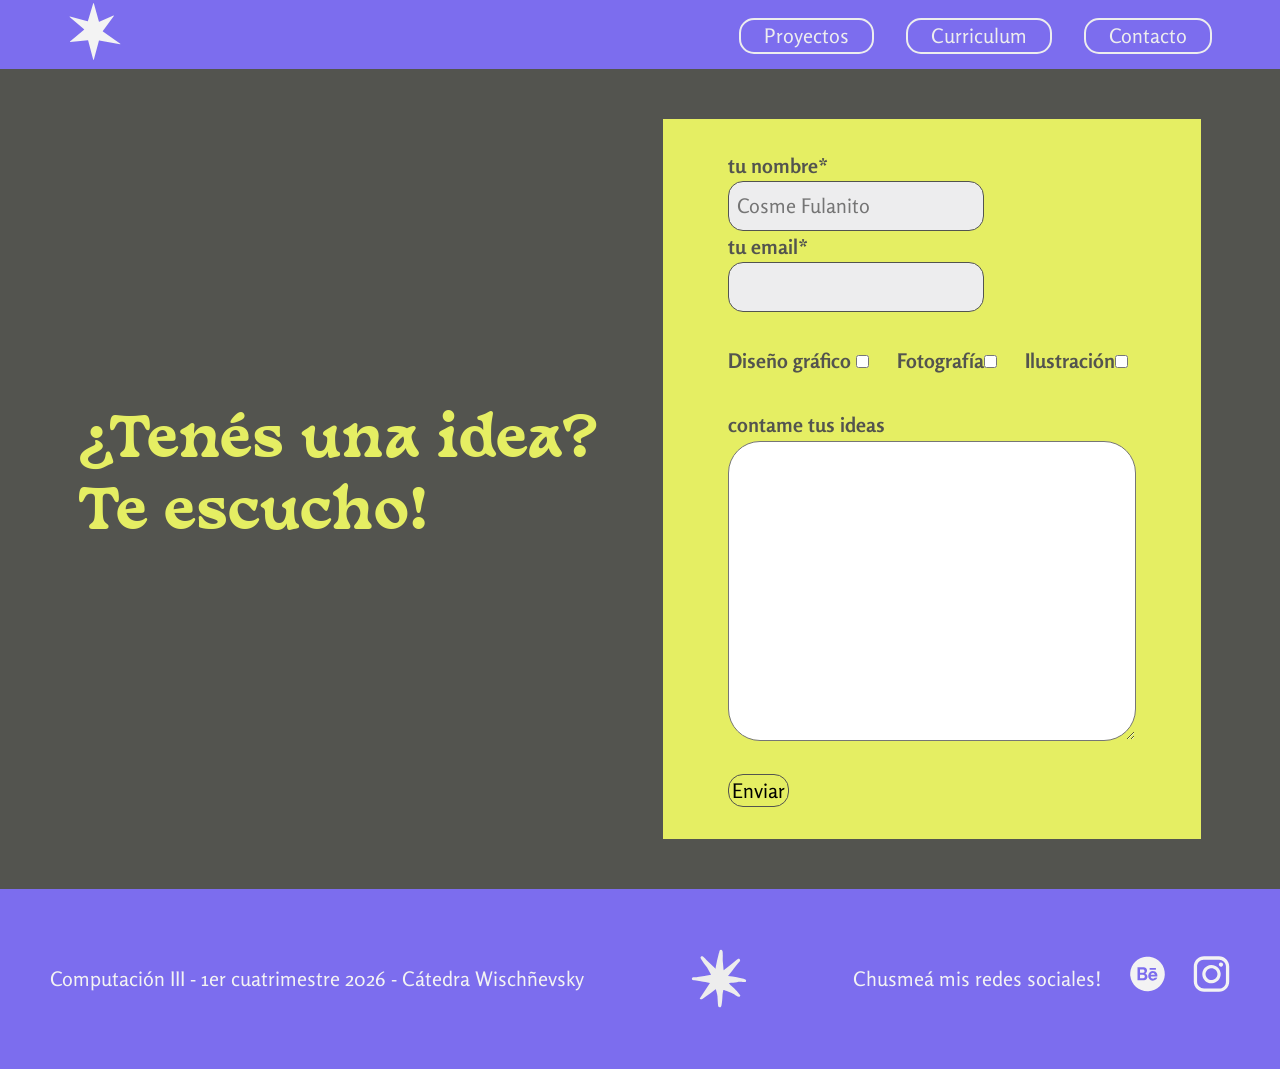
==== contacto.html @ 18d0e970 "curriculum y contacto" ====
<!DOCTYPE html>
<html>

<head>
    <meta charset="utf-8" />
    <title>Torrez Maira Cv</title>
    <link rel="stylesheet" href="estilosCV.css" type="text/css">
    <style>
        @import url('https://fonts.googleapis.com/css2?family=Rosario:ital,wght@0,300..700;1,300..700&display=swap');
    </style>
    <link rel="icon" type="image/x-icon" href="img/svg/favicon.svg">
</head>

<body>

    <header>
        <a href="top">
            <img src="img/svg/logo_header.svg" alt="mairatorrezlogo" width="54" height="57" />
        </a>
        <nav>
            <a class="botonera" href="portfolio.html" target="_blank">Proyectos</a>
            <a class="botonera" href="curriculum.html" target="_blank">Curriculum</a>
            <a class="botonera" href="#" target="_blank">Contacto</a>
        </nav>

    </header>

    <main class="main-contacto">
        <section class="idea">
            <h1 class="h1-verde">¿Tenés una idea? Te escucho! </h1>
        </section>
        <form method="post" action="" target="_blank" enctype="text/plain">
            <section>
                <div>
                    <label for="nombre">tu nombre*</label>
                    <input type="text" name="nombre" id="nombre" maxlength="30" placeholder="Cosme Fulanito" required>
                </div>
                <div>
                    <label for="email">tu email*</label>
                    <input type="email" name="email" id="email" required>
                </div>
            </section>
            <div class="check-list">
                <label>Diseño gráfico <input type="checkbox" name="servicio" value="Diseño Gráfico" id="diseño"></label>
                <label>Fotografía<input type="checkbox" name="servicio" value="Fotografía" id="fotografia"></label>
                <label>Ilustración<input type="checkbox" name="servicio" value="Ilustración" id="ilustración"></label>
            </div>

            <div>
                <label>contame tus ideas</label>
                <textarea name="mensaje" id="mensaje"></textarea>
            </div>

            <input type="submit" value="Enviar" class="button-enviar">

        </form>
    </main>
    <footer>
        <p>Computación III - 1er cuatrimestre 2026 - Cátedra Wischñevsky</p>
        <img src="img/svg/ochopuntas.svg" alt="icon-estrella-ocho-puntas" width="64" height="69" />
        <div class="redes">
            <p>Chusmeá mis redes sociales!</p>
            <ul class="redes">
                <li>
                    <a href="https://www.behance.net/mairav" target="_blank">
                        <img src="img/svg/redes_behance.svg" alt="behance-logo" width="37" height="36">
                    </a>
                </li>
                <li>
                    <a href="https://www.instagram.com/torrezconz_?igsh=MXIzZGVwbGYzOGRzbA==" target="_blank">
                        <img src="img/svg/redes_ig.svg" alt="instagram-logo" width="37" height="36">
                    </a>
                </li>
            </ul>
        </div>
    </footer>


</body>

</html>
---- estilosCV.css ----
/* CSS DOCUMENT*/
@charset "utf-8";

@font-face {
    font-family: "Basteleur";
    src: url(fuentes/Basteleur-Moonlight.ttf) format(truetype);
    font-weight: normal;
    font-style: normal;
}

@font-face {
    font-family: "Basteleur";
    src: url(fuentes/Basteleur-Bold.ttf) format(truetype);
    font-weight: normal;
    font-style: normal;
}

/* Aplicaciones de tipo, color y tamaños*/
body {
    background-color: #53544f;
}

header {
    background-color: #7c6dee;
    display: flex;
    justify-content: space-between;
    align-items: center;
    padding: 3px 68px 0px;
    position: sticky;
    top: 0;
}

nav {
    display: flex;
    align-items: center;
    gap: 32px;

}

/* contenedor del hero */
.contenedor {
    display: flex;
    width: 100vw;
    max-width: 1200px;
    flex-wrap: nowrap;
    flex-direction: column;
    flex-basis: content;
    gap: 20px;
}

footer {
    background-color: #7c6dee;
    display: flex;
    align-items: center;
    flex-wrap: wrap;
    justify-content: space-between;
    min-height: 20vh;
    padding: 0 50px;
}

.redes {
    display: flex;
    align-items: center;
    gap: 27px;
    flex-direction: row;
}

ul {
    display: flex;
    gap: 5px;
    flex-direction: column;
    padding: 10px 0px;
}

li {
    list-style: none;
    color: #EDEDEE;
}

/*¿la tipografia que se va a usar mayomente está bien que la ponga en la etiqueta universal o deberia ir en <p>?*/
* {
    font-family: "Rosario", sans-serif;
    font-size: 1.12rem;
    font-style: normal;
    font-weight: 400;
    line-height: 1.76rem;
    text-wrap-style: balance;
    margin: 0;
    box-sizing: border-box;
}

a {
    text-decoration: none;
}

.botonera {
    color: #EDEDEE;
    border: solid 2px;
    border-radius: 15px;
    padding: 0px 23px;
}

.botonera:hover {
    background-color: #E5EE63;
    color: var(--Violeta, #7C6DEE);
}

.botonera-negra {
    color: #53544F;
    border: solid 2px;
    border-radius: 15px;
    padding: 0px 23px;
}

.botonera-negra:hover {
    background: var(--Verde, #E5EE63);
    color: var(--Violeta, #7C6DEE);
}

h1 {
    font-family: 'Basteleur', serif;
    font-size: 3rem;
    font-style: normal;
    font-weight: 400;
    line-height: 4rem;
    color: #53544F;
}

.h1-verde {
    color: #E5EE63;
}

.h1-violeta {
    color: var(--Negro, #7C6DEE);
}

h2 {
    font-family: Basteleur;
    font-size: 1.78rem;
    font-style: normal;
    font-weight: 400;
    line-height: 2.7rem;
    color: var(--Verde, #E5EE63)
}

.h2-negro {
    color: #53544F;
}


h3 {
font-size: 1.7rem;
    font-style: normal;
    font-weight: 700;
    line-height: 2.375rem;
    color: #F3F3F3;
}

h4 {
    font-size: 1.5rem;
    font-style: normal;
    font-weight:600;
    line-height: 2.375rem;
    color: #E5EE63;
}

p {
    text-align: left;
    max-width: 1025px;
    color: #F3F3F3;
}

.p-negro {
    color: #53544F;
}

.italic {
    font-style: italic;
}

.bajada {
    font-size: 1.85rem;
    font-weight: 500;
    line-height: 2.8rem;
    color: var(--Negro, #53544F);
}

/*secciones, clases, articulos*/
.hero {
    background-image: url(img/72dpi/estrellas-02.jpg);
    background-position: center;
    height: 790px;
    width: 100%;
    display: flex;
    flex-direction: row;
    justify-content: center;
    align-items: center;
    gap: 10px;
}

.contenedor {
    display: flex;
    justify-content: flex-end;
    align-items: flex-start;
    flex-wrap: wrap;
    gap: 0;
}

.sobre-mi {
    display: flex;
    flex-direction: column;
    justify-content: center;
    align-items: center;
    gap: 50px;
    flex-wrap: wrap;
    padding: 35px;
}

.sobre-mi-contenedor {
    display: flex;
    align-items: center;
    max-width: 65%;
    flex-direction: row;
    gap: 50px;
    justify-content: center;
}

.columna-sobremi {
    display: flex;
    flex-direction: column;
    align-items: flex-start;
    width: 40%;
}

.conjunto-icons {
    display: flex;
    align-items: center;
    gap: 222px;
    align-self: stretch;
}

.icon {
    display: flex;
    flex-direction: column;
    align-items: center;
}

#peces:hover img {
    content: url(img/svg/pecesbeso.svg);
}

#gato:hover img {
    content: url(img/svg/gatoestrella.svg);
}

#zz:hover img {
    content: url(img/svg/zzestrella.svg);
}

#invitacion {
    background: url(img/72dpi/te_invito_a_ver_mi\ portfolio.jpg) lightgray 50% / cover no-repeat;
    height: 62vh;
    display: flex;
    flex-direction: column;
    align-items: flex-start;
    padding: 70px;
}

/*curriculum*/

summary {
    list-style: none;
    display: flex;
    flex-direction: row;
    align-items: center;
    gap: 37px;
    padding: 20px;
    border-bottom: solid 2px #7C6DEE;
}

#desplegable {
    margin: 0% 11%;
    padding: 0px 50px;

}

#cv-sobremi {
    background: var(--Gris, #EDEDEE);
    display: flex;
    flex-direction: column;
    justify-content: center;
    align-items: center;
    padding: 60px;
    gap: 70px;
}

#escribime {
    display: flex;
    justify-content: center;
    align-items: center;
    height: 85px;
}

#escribime:hover h2 {
    display: flex;
    justify-content: center;
    align-items: center;
    color: var(--Negro, #53544F);
    background-color: var(--Verde, #E5EE63);
    width: 1920px;
    height: 85px;
}

.info {
    padding: 45px 30px;
    display: flex;
    align-items: center;
    border-bottom: solid 1px #ffff;
    justify-content: space-between;
}

.habilidades-li {
    display: flex;
    justify-content: space-evenly;
    padding: 45px 30px;
    border-bottom: solid 1px #EDEDEE;
}

#apps {
    display: flex;
    justify-content: space-evenly;
    padding: 30px;
}

/*contacto*/

.main-contacto {
    display: flex;
    margin: 50px;
    justify-content: space-evenly;
    align-items: center;
}

.idea {
    width: 47%;
}

form {
    display: flex;
    flex-direction: column;
    width: 42vw;
    height: 80vh;
    background-color: #E5EE63;
    gap: 33px;
    padding: 65px;
    justify-content: center;
}


form section {
    display: flex;
    flex-direction: row;
    max-width: 475px;
    justify-content: space-between;
    align-items: center;
    flex-wrap: wrap;
}

form div {
    display: flex;
    flex-direction: column;
}

.check-list {
    display: flex;
    flex-direction: row;
    gap: 28px;
}

label {
    font-weight: 700;
    color: #53544F;
}

input {
    background-color: #EDEDEE;
    border-radius: 15px;
    padding: 8px;
    border: solid 1px #53544f;
}

textarea {
    border-radius: 32px;
    max-width: 676px;
    min-height: 300px;
    padding: 8px;
}

.button-enviar {
    background-color: #E5EE63;
    width: 15%;
    padding: 0;
}

.button-enviar:hover {
    color: #E5EE63;
    background-color: #7C6DEE;
}

/*el = me lo pone en rojo y no me lo toma
input[type="checkbox"]
*/
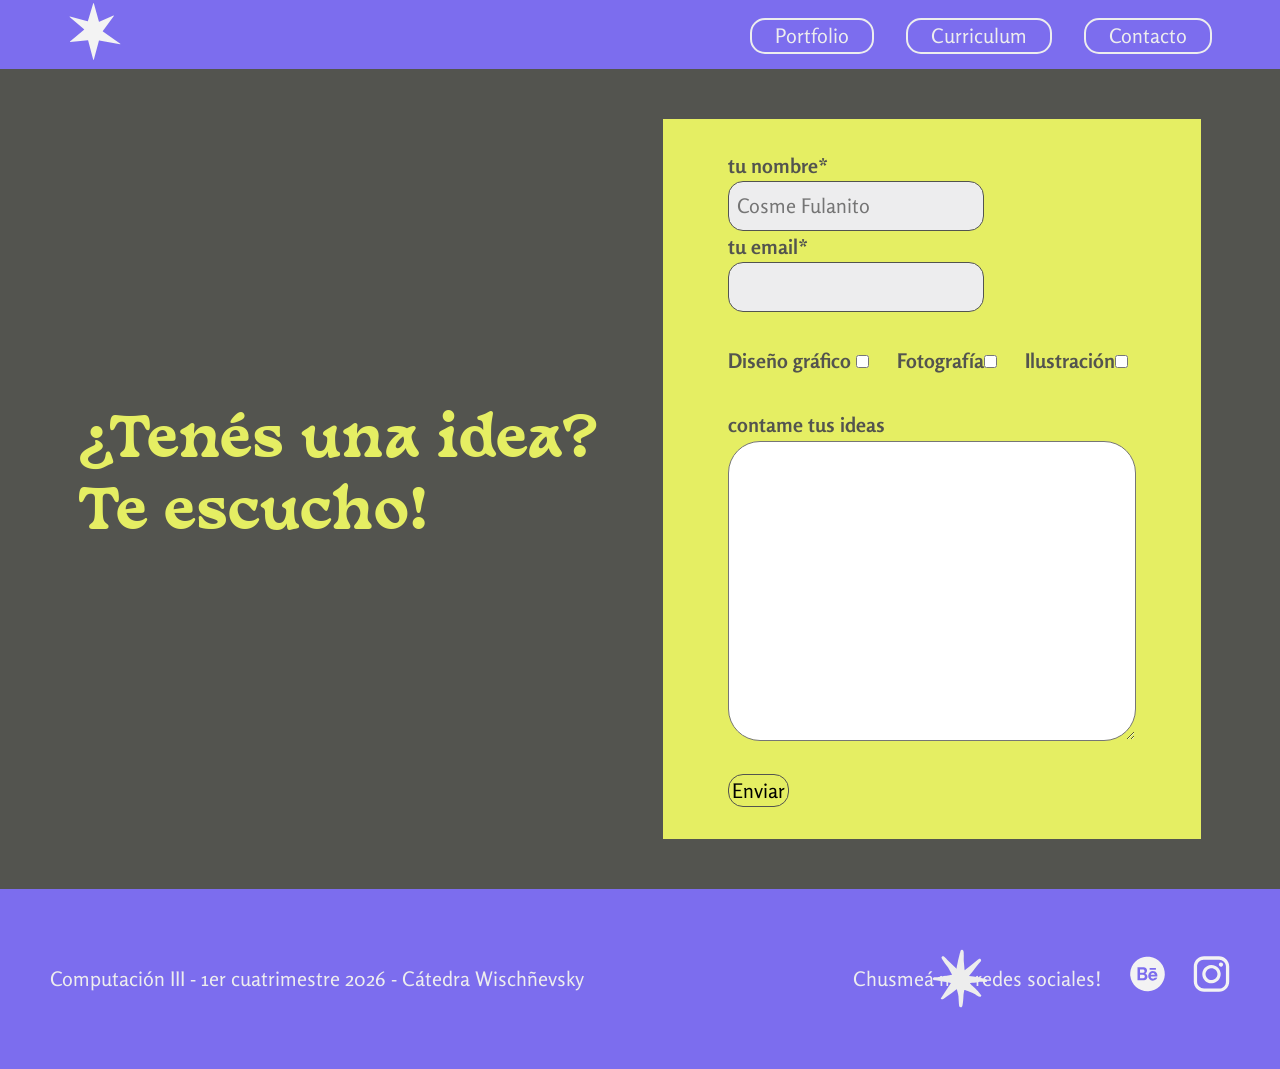
==== commit 491022ff: "cambio de thumbnails" ====
--- a/contacto.html
+++ b/contacto.html
@@ -14,13 +14,13 @@
 <body>
 
     <header>
-        <a href="top">
-            <img src="img/svg/logo_header.svg" alt="mairatorrezlogo" width="54" height="57" />
+        <a href="index.html">
+            <img class="estrella-header" src="img/svg/logo_header.svg" alt="mairatorrezlogo" width="54" height="57" />
         </a>
         <nav>
-            <a class="botonera" href="portfolio.html" target="_blank">Proyectos</a>
-            <a class="botonera" href="curriculum.html" target="_blank">Curriculum</a>
-            <a class="botonera" href="#" target="_blank">Contacto</a>
+            <a class="botonera" href="portfolio.html">Portfolio</a>
+            <a class="botonera" href="curriculum.html">Curriculum</a>
+            <a class="botonera" href="contacto.html">Contacto</a>
         </nav>
 
     </header>
@@ -57,7 +57,7 @@
     </main>
     <footer>
         <p>Computación III - 1er cuatrimestre 2026 - Cátedra Wischñevsky</p>
-        <img src="img/svg/ochopuntas.svg" alt="icon-estrella-ocho-puntas" width="64" height="69" />
+        <img class="estrella-footer" src="img/svg/ochopuntas.svg" alt="icon-estrella-ocho-puntas" width="64" height="69" />
         <div class="redes">
             <p>Chusmeá mis redes sociales!</p>
             <ul class="redes">
--- a/estilosCV.css
+++ b/estilosCV.css
@@ -15,13 +15,30 @@
     font-style: normal;
 }
 
+:root {
+    --estrella: #7C6DEE;
+    --fugaz: #E5EE63;
+    --polvo: #EDEDEE;
+    --espacio: #53544F;
+}
+
+@keyframes girar {
+    from {
+        transform: rotate(0deg);
+    }
+
+    to {
+        transform: rotate(360deg);
+    }
+}
+
 /* Aplicaciones de tipo, color y tamaños*/
 body {
-    background-color: #53544f;
+    background-color: var(--espacio);
 }
 
 header {
-    background-color: #7c6dee;
+    background-color: var(--estrella);
     display: flex;
     justify-content: space-between;
     align-items: center;
@@ -49,7 +66,7 @@
 }
 
 footer {
-    background-color: #7c6dee;
+    background-color: var(--estrella);
     display: flex;
     align-items: center;
     flex-wrap: wrap;
@@ -58,6 +75,11 @@
     padding: 0 50px;
 }
 
+.estrella-footer {
+    position: absolute;
+    left: 928px;
+}
+
 .redes {
     display: flex;
     align-items: center;
@@ -74,10 +96,10 @@
 
 li {
     list-style: none;
-    color: #EDEDEE;
-}
-
-/*¿la tipografia que se va a usar mayomente está bien que la ponga en la etiqueta universal o deberia ir en <p>?*/
+    color: var(--polvo);
+}
+
+
 * {
     font-family: "Rosario", sans-serif;
     font-size: 1.12rem;
@@ -93,29 +115,39 @@
     text-decoration: none;
 }
 
+.estrella-header {
+    animation: girar 12s linear infinite;
+    transition: .3s ease;
+}
+
+.estrella-header:hover {
+    content: url(img/svg/verde_logo_header.svg);
+}
+
 .botonera {
-    color: #EDEDEE;
+    color: var(--polvo);
     border: solid 2px;
     border-radius: 15px;
     padding: 0px 23px;
 }
 
 .botonera:hover {
-    background-color: #E5EE63;
-    color: var(--Violeta, #7C6DEE);
+    background-color: var(--fugaz);
+    color: var(--estrella);
 }
 
 .botonera-negra {
-    color: #53544F;
+    color: var(--espacio);
     border: solid 2px;
     border-radius: 15px;
     padding: 0px 23px;
 }
 
 .botonera-negra:hover {
-    background: var(--Verde, #E5EE63);
-    color: var(--Violeta, #7C6DEE);
-}
+    background: var(--fugaz);
+    color: var(--estrella);
+}
+
 
 h1 {
     font-family: 'Basteleur', serif;
@@ -123,15 +155,15 @@
     font-style: normal;
     font-weight: 400;
     line-height: 4rem;
-    color: #53544F;
+    color: var(--espacio);
 }
 
 .h1-verde {
-    color: #E5EE63;
+    color: var(--fugaz);
 }
 
 .h1-violeta {
-    color: var(--Negro, #7C6DEE);
+    color: var(--estrella);
 }
 
 h2 {
@@ -140,38 +172,38 @@
     font-style: normal;
     font-weight: 400;
     line-height: 2.7rem;
-    color: var(--Verde, #E5EE63)
+    color: var(--fugaz)
 }
 
 .h2-negro {
-    color: #53544F;
+    color: var(--espacio);
 }
 
 
 h3 {
-font-size: 1.7rem;
+    font-size: 1.7rem;
     font-style: normal;
     font-weight: 700;
     line-height: 2.375rem;
-    color: #F3F3F3;
+    color: var(--polvo);
 }
 
 h4 {
     font-size: 1.5rem;
     font-style: normal;
-    font-weight:600;
+    font-weight: 600;
     line-height: 2.375rem;
-    color: #E5EE63;
+    color: var(--fugaz);
 }
 
 p {
     text-align: left;
     max-width: 1025px;
-    color: #F3F3F3;
+    color: var(--polvo);
 }
 
 .p-negro {
-    color: #53544F;
+    color: var(--espacio);
 }
 
 .italic {
@@ -182,12 +214,13 @@
     font-size: 1.85rem;
     font-weight: 500;
     line-height: 2.8rem;
-    color: var(--Negro, #53544F);
-}
-
-/*secciones, clases, articulos*/
-.hero {
-    background-image: url(img/72dpi/estrellas-02.jpg);
+    color: var(--espacio);
+}
+
+/*index*/
+
+#hero {
+    background-image: url(img/72dpi/estrellas_hero.jpg);
     background-position: center;
     height: 790px;
     width: 100%;
@@ -266,6 +299,15 @@
     padding: 70px;
 }
 
+@media screen and (max-width: 600px) {
+    header {
+        display: flex;
+        align-items: center;
+        flex-direction: column;
+        justify-content: space-evenly;
+    }
+}
+
 /*curriculum*/
 
 summary {
@@ -275,38 +317,41 @@
     align-items: center;
     gap: 37px;
     padding: 20px;
-    border-bottom: solid 2px #7C6DEE;
-}
-
+    border-bottom: solid 2px var(--estrella);
+}
+
+/*tengo que ponerle la animacion al desplegable*/
 #desplegable {
     margin: 0% 11%;
-    padding: 0px 50px;
-
+    padding: 70px 50px;
 }
 
 #cv-sobremi {
-    background: var(--Gris, #EDEDEE);
-    display: flex;
-    flex-direction: column;
-    justify-content: center;
-    align-items: center;
-    padding: 60px;
-    gap: 70px;
+    background: var(--polvo);
+    display: flex;
+    flex-direction: column;
+    justify-content: center;
+    align-items: center;
+    padding: 78px;
+    gap: 35px;
 }
 
 #escribime {
+    color: var (var(--espacio));
+    background-color: var(--fugaz);
     display: flex;
     justify-content: center;
     align-items: center;
     height: 85px;
+    text-decoration: none;
 }
 
 #escribime:hover h2 {
     display: flex;
     justify-content: center;
     align-items: center;
-    color: var(--Negro, #53544F);
-    background-color: var(--Verde, #E5EE63);
+    color: var(--fugaz);
+    background-color: var(--espacio);
     width: 1920px;
     height: 85px;
 }
@@ -315,7 +360,7 @@
     padding: 45px 30px;
     display: flex;
     align-items: center;
-    border-bottom: solid 1px #ffff;
+    border-bottom: solid 1px var(--polvo);
     justify-content: space-between;
 }
 
@@ -323,7 +368,7 @@
     display: flex;
     justify-content: space-evenly;
     padding: 45px 30px;
-    border-bottom: solid 1px #EDEDEE;
+    border-bottom: solid 1px var(--polvo);
 }
 
 #apps {
@@ -350,7 +395,7 @@
     flex-direction: column;
     width: 42vw;
     height: 80vh;
-    background-color: #E5EE63;
+    background-color: var(--fugaz);
     gap: 33px;
     padding: 65px;
     justify-content: center;
@@ -379,14 +424,14 @@
 
 label {
     font-weight: 700;
-    color: #53544F;
+    color: var(--espacio);
 }
 
 input {
-    background-color: #EDEDEE;
+    background-color: var(--polvo);
     border-radius: 15px;
     padding: 8px;
-    border: solid 1px #53544f;
+    border: solid 1px var(--espacio);
 }
 
 textarea {
@@ -397,16 +442,87 @@
 }
 
 .button-enviar {
-    background-color: #E5EE63;
+    background-color: var(--fugaz);
     width: 15%;
     padding: 0;
 }
 
 .button-enviar:hover {
-    color: #E5EE63;
-    background-color: #7C6DEE;
-}
-
-/*el = me lo pone en rojo y no me lo toma
-input[type="checkbox"]
-*/+    color: var(--fugaz);
+    background-color: var(--estrella);
+}
+
+/*input[type="checkbox"] el = me lo pone en rojo y no me lo toma*/
+
+
+/*portfolio*/
+
+#intro-portfolio {
+    background-image: url(img/72dpi/estrellas_portfolio.jpg);
+    background-size: cover;
+    background-position: center;
+    background-repeat: no-repeat;
+    width: 100%;
+    height: 65vh;
+    display: flex;
+    justify-content: center;
+    align-items: center;
+}
+
+/*Al hacer scroll en esta página la galeria se pone por encima del header. */
+
+#galeria {
+    display: flex;
+    justify-content: center;
+    margin: 5% 0%;
+    flex-direction: column;
+    align-items: center;
+}
+
+.subtitulo-portfolio {
+    display: flex;
+    flex-direction: column;
+    align-items: center;
+    padding-bottom: 30px;
+    border-bottom: solid 1px var(--polvo);
+}
+
+#diseño-grafico {
+    display: flex;
+    max-width: 946px;
+    row-gap: 24px;
+    column-gap: 29px;
+    flex-wrap: wrap;
+    padding: 20px 0px 65px;
+}
+
+#ilustracion {
+    display: flex;
+    max-width: 958px;
+    row-gap: 24px;
+    column-gap: 29px;
+    flex-wrap: wrap;
+    padding-top: 30px;
+}
+
+#diseño-grafico img {
+    border-radius: 25px;
+    transition: .4s ease;
+    filter: grayscale(100%);
+}
+
+#diseño-grafico img:hover {
+    filter: grayscale(0%);
+    transform: scale(1.03)
+}
+
+#ilustracion img {
+    border-radius: 25px;
+    transition: .4s ease;
+    filter: grayscale(100%);
+}
+
+#ilustracion img:hover {
+    filter: grayscale(0%);
+    transform: scale(1.03)
+}
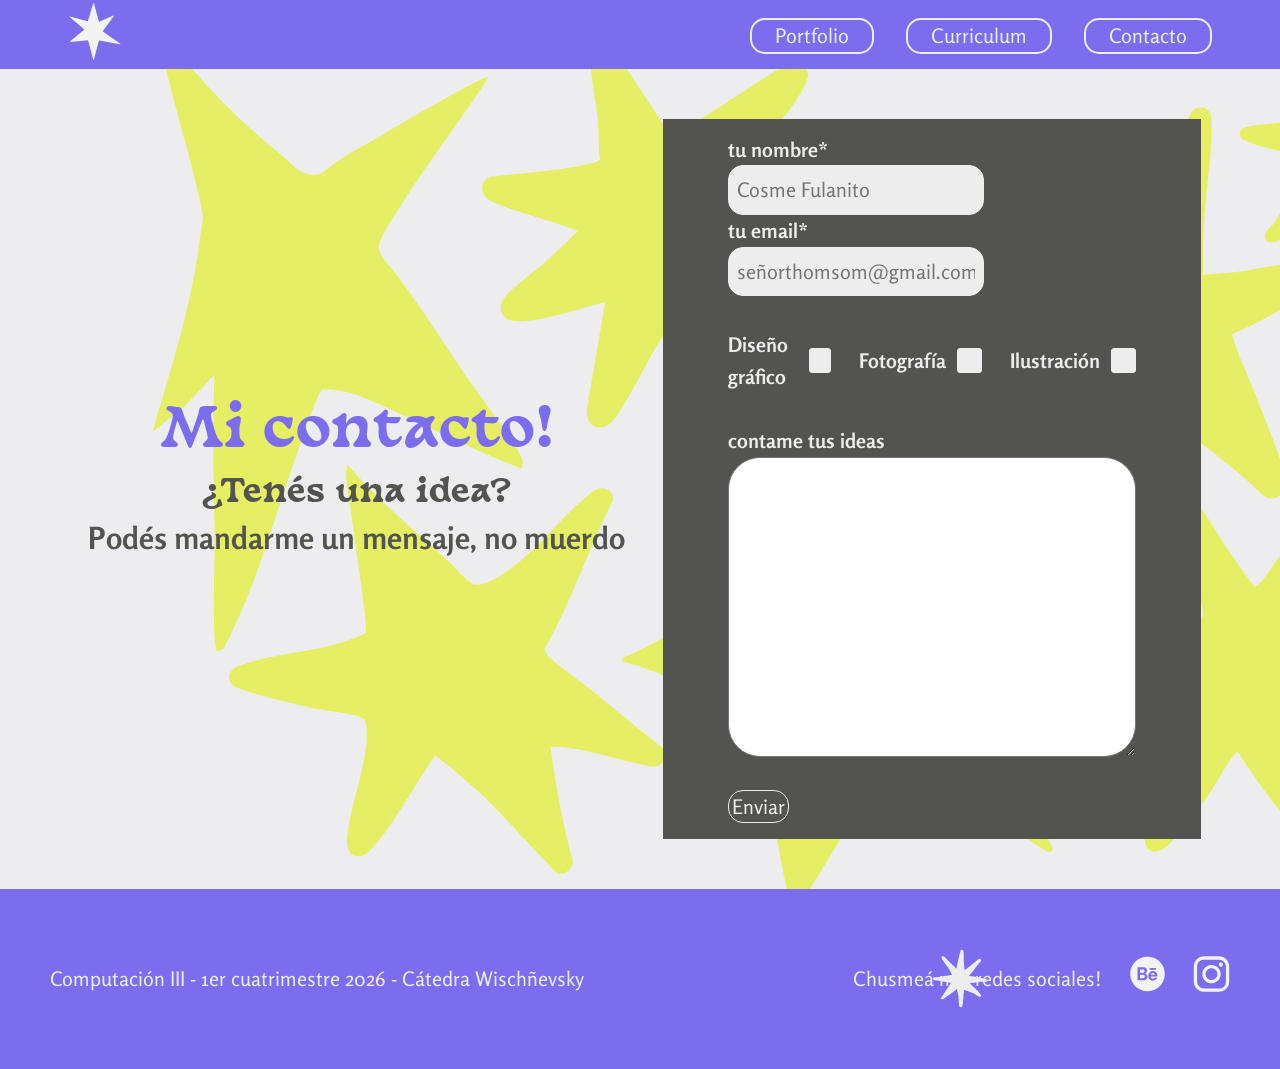
==== commit 6acd3d3a: "correciones media" ====
--- a/contacto.html
+++ b/contacto.html
@@ -3,7 +3,7 @@
 
 <head>
     <meta charset="utf-8" />
-    <title>Torrez Maira Cv</title>
+    <title>Torrez Maira</title>
     <link rel="stylesheet" href="estilosCV.css" type="text/css">
     <style>
         @import url('https://fonts.googleapis.com/css2?family=Rosario:ital,wght@0,300..700;1,300..700&display=swap');
@@ -11,7 +11,7 @@
     <link rel="icon" type="image/x-icon" href="img/svg/favicon.svg">
 </head>
 
-<body>
+<body class="contacto-body">
 
     <header>
         <a href="index.html">
@@ -27,7 +27,9 @@
 
     <main class="main-contacto">
         <section class="idea">
-            <h1 class="h1-verde">¿Tenés una idea? Te escucho! </h1>
+            <h1 class="h1-violeta">Mi contacto! </h1>
+            <h2 class="h2-negro">¿Tenés una idea?</h2>
+            <h3 class="h3-negro">Podés mandarme un mensaje, no muerdo</h3>
         </section>
         <form method="post" action="" target="_blank" enctype="text/plain">
             <section>
@@ -37,7 +39,7 @@
                 </div>
                 <div>
                     <label for="email">tu email*</label>
-                    <input type="email" name="email" id="email" required>
+                    <input type="email" name="email" id="email" placeholder="señorthomsom@gmail.com" required>
                 </div>
             </section>
             <div class="check-list">
--- a/estilosCV.css
+++ b/estilosCV.css
@@ -32,7 +32,6 @@
     }
 }
 
-/* Aplicaciones de tipo, color y tamaños*/
 body {
     background-color: var(--espacio);
 }
@@ -45,6 +44,7 @@
     padding: 3px 68px 0px;
     position: sticky;
     top: 0;
+    z-index: 10;
 }
 
 nav {
@@ -188,6 +188,10 @@
     color: var(--polvo);
 }
 
+.h3-negro {
+    color: var(--espacio);
+}
+
 h4 {
     font-size: 1.5rem;
     font-style: normal;
@@ -299,31 +303,43 @@
     padding: 70px;
 }
 
-@media screen and (max-width: 600px) {
-    header {
-        display: flex;
-        align-items: center;
-        flex-direction: column;
-        justify-content: space-evenly;
-    }
-}
-
 /*curriculum*/
+
 
 summary {
     list-style: none;
     display: flex;
-    flex-direction: row;
-    align-items: center;
-    gap: 37px;
-    padding: 20px;
-    border-bottom: solid 2px var(--estrella);
-}
-
-/*tengo que ponerle la animacion al desplegable*/
+    flex-direction: row-reverse;
+    align-items: center;
+    padding: 36px 40px 20px;
+    border-bottom: solid 3px var(--estrella);
+    justify-content: space-between;
+    margin-bottom: -20px;
+    cursor: pointer;
+}
+
+details[open] summary {
+    margin-bottom: 10px;
+    transition: margin 600ms cubic-bezier(0.25, 0.46, 0.45, 0.94);
+}
+
+details[open] summary img {
+    transition: transform .4s ease;
+    transform: rotate(20deg);
+}
+
 #desplegable {
-    margin: 0% 11%;
+    margin: 0% 12% 2%;
     padding: 70px 50px;
+}
+
+#info-curriculum {
+    display: flex;
+    align-items: center;
+    gap: 50px;
+    justify-content: center;
+    border-top: solid 2px var(--espacio);
+    padding-top: 30px;
 }
 
 #cv-sobremi {
@@ -357,7 +373,7 @@
 }
 
 .info {
-    padding: 45px 30px;
+    padding: 54px 42px 26px;
     display: flex;
     align-items: center;
     border-bottom: solid 1px var(--polvo);
@@ -379,6 +395,10 @@
 
 /*contacto*/
 
+.contacto-body {
+    background-image: url(img/72dpi/estrellas_contacto.jpg);
+}
+
 .main-contacto {
     display: flex;
     margin: 50px;
@@ -388,6 +408,7 @@
 
 .idea {
     width: 47%;
+    text-align: center;
 }
 
 form {
@@ -395,7 +416,7 @@
     flex-direction: column;
     width: 42vw;
     height: 80vh;
-    background-color: var(--fugaz);
+    background-color: var(--espacio);
     gap: 33px;
     padding: 65px;
     justify-content: center;
@@ -424,14 +445,17 @@
 
 label {
     font-weight: 700;
-    color: var(--espacio);
+    color: var(--polvo);
+    display: flex;
+    align-items: center;
+    gap: 11px;
 }
 
 input {
     background-color: var(--polvo);
     border-radius: 15px;
     padding: 8px;
-    border: solid 1px var(--espacio);
+    border: solid 1px var(--polvo);
 }
 
 textarea {
@@ -442,18 +466,30 @@
 }
 
 .button-enviar {
-    background-color: var(--fugaz);
+    background-color: var(--espacio);
+    color: var(--polvo);
     width: 15%;
     padding: 0;
+    border-color: var(--polvo);
 }
 
 .button-enviar:hover {
-    color: var(--fugaz);
-    background-color: var(--estrella);
-}
-
-/*input[type="checkbox"] el = me lo pone en rojo y no me lo toma*/
-
+    color: var(--estrella);
+    background-color: var(--fugaz);
+}
+
+input[type="checkbox"] {
+    appearance: none;
+    width: 25px;
+    height: 25px;
+    background-color: var(--polvo);
+    border-radius: 3px;
+}
+
+input[type="checkbox"]:checked {
+    background: url(img/svg/checked.svg) center/100% no-repeat;
+    background-color: var(--polvo);
+}
 
 /*portfolio*/
 
@@ -525,4 +561,103 @@
 #ilustracion img:hover {
     filter: grayscale(0%);
     transform: scale(1.03)
+}
+
+
+@media screen and (max-width: 500px) {
+
+    p {
+        font-size: 1rem;
+    }
+
+    h1 {
+        font-size: 2rem;
+        line-height: 3rem;
+        text-align: center;
+    }
+
+    h2 {
+        font-size: 1.5rem;
+        text-align: center;
+    }
+
+    .bajada {
+        font-size: 1.5rem;
+        line-height: 2rem;
+        text-align: center;
+    }
+
+    header {
+        flex-direction: column;
+        justify-content: space-evenly;
+        max-width: 500px;
+        min-height: 15vh;
+    }
+
+    .estrella-header {
+        height: auto;
+    }
+
+    a {
+        display: flex;
+        justify-content: center;
+    }
+
+    .botonera {
+        padding: 0px 14px;
+        font-size: 1rem;
+    }
+
+    nav {
+        gap: 5px;
+    }
+
+    .contenedor {
+        width: 73%;
+    }
+
+    #hero {
+        flex-direction: column;
+    }
+
+    .contenedor {
+        align-items: center;
+    }
+
+    .estrella-foto {
+        max-width: 80vw;
+        height: auto;
+    }
+
+    .sobre-mi-contenedor {
+        flex-direction: column;
+    }
+
+    .columna-sobremi {
+        width: 100%;
+    }
+
+    .conjunto-icons {
+        gap: 44px;
+        width: 100%;
+        flex-direction: column-reverse;
+    }
+
+    footer {
+        max-width: 500px;
+        flex-direction: column-reverse;
+        align-content: center;
+    }
+
+    footer p {
+        text-align: center;
+    }
+
+    .estrella-footer {
+        position: static;
+    }
+
+    #invitacion {
+        align-items: center;
+    }
 }
